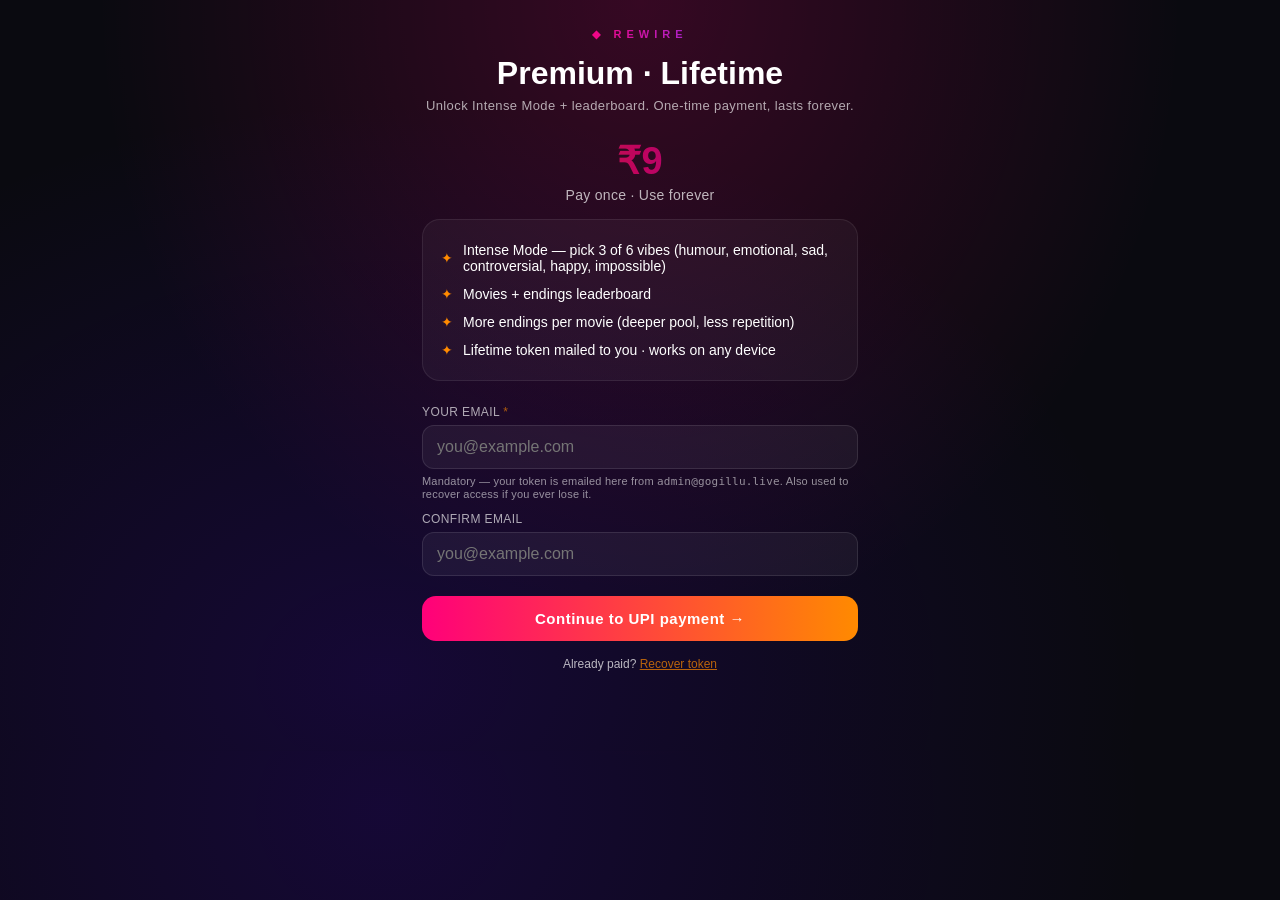
==== frontend-buy/index.html @ e12dc83b "fix(v1.4.1): drop method restriction on Razorpay checkout User reported "no payment methods shown" a" ====
<!DOCTYPE html>
<html lang="en">
<head>
<meta charset="utf-8">
<meta name="viewport" content="width=device-width,initial-scale=1,viewport-fit=cover">
<meta name="theme-color" content="#0a0a0f">
<title>Rewire Premium — ₹9 lifetime</title>
<!-- v1.4.0: Razorpay checkout for true tap-and-pay UPI -->
<script src="https://checkout.razorpay.com/v1/checkout.js"></script>
<style>
:root { color-scheme: dark; }
* { box-sizing: border-box; }
html, body {
  margin: 0; padding: 0; min-height: 100%;
  background:
    radial-gradient(ellipse at top, rgba(255,0,122,.18), transparent 60%),
    radial-gradient(ellipse at 30% 90%, rgba(74,0,224,.18), transparent 60%),
    #0a0a10;
  color: #fff;
  font-family: -apple-system, BlinkMacSystemFont, "Segoe UI", Roboto, sans-serif;
}
.wrap {
  max-width: 480px;
  margin: 0 auto;
  padding: 28px 22px 80px;
}
.brand {
  font-size: 11px; letter-spacing: 5px; text-transform: uppercase;
  background-image: linear-gradient(90deg, #ff8a00, #ff007a 35%, #8e2de2 70%, #4a00e0);
  -webkit-background-clip: text; background-clip: text;
  -webkit-text-fill-color: transparent;
  font-weight: 800;
  text-align: center;
  margin-bottom: 14px;
}
h1 {
  font-size: clamp(24px, 6vw, 32px);
  margin: 0 0 6px;
  font-weight: 800;
  text-align: center;
}
.tag {
  text-align: center;
  font-size: 13px;
  opacity: .65;
  letter-spacing: .4px;
  margin-bottom: 26px;
}
.perks {
  background: rgba(255,255,255,.04);
  border: 1px solid rgba(255,255,255,.08);
  border-radius: 18px;
  padding: 16px 18px;
  margin-bottom: 24px;
}
.perks li {
  list-style: none;
  padding: 6px 0;
  font-size: 14px;
  display: flex; align-items: center; gap: 10px;
}
.perks li::before {
  content: "✦";
  color: #ff8a00;
  font-size: 14px;
}
.perks ul { margin: 0; padding: 0; }
.price {
  text-align: center;
  font-size: 14px;
  letter-spacing: .3px;
  opacity: .7;
  margin-bottom: 16px;
}
.price b {
  font-size: 38px;
  display: block;
  background-image: linear-gradient(90deg, #ff8a00, #ff007a 50%, #8e2de2);
  -webkit-background-clip: text; background-clip: text;
  -webkit-text-fill-color: transparent;
  font-weight: 900;
  margin-bottom: 4px;
}
.field { margin-bottom: 12px; }
.field label {
  display: block; font-size: 12px; opacity: .65;
  letter-spacing: .4px; text-transform: uppercase;
  margin-bottom: 6px;
}
.field input {
  width: 100%;
  background: rgba(255,255,255,.05);
  border: 1px solid rgba(255,255,255,.1);
  border-radius: 12px;
  padding: 12px 14px;
  color: #fff;
  font: inherit;
  font-size: 16px;
}
.field input:focus { outline: none; border-color: rgba(255,138,0,.6); }
.note {
  font-size: 11px;
  opacity: .55;
  margin-top: 6px;
  letter-spacing: .2px;
}
.btn {
  width: 100%;
  background: linear-gradient(90deg, #ff007a, #ff8a00);
  color: #fff;
  border: 0;
  padding: 14px 18px;
  border-radius: 14px;
  font-weight: 800;
  font-size: 15px;
  letter-spacing: .5px;
  cursor: pointer;
  margin-top: 8px;
  transition: transform .15s ease, opacity .2s ease;
}
.btn:active { transform: scale(.98); }
.btn:disabled { opacity: .5; cursor: not-allowed; }
.btn.secondary {
  background: rgba(255,255,255,.06);
  border: 1px solid rgba(255,255,255,.12);
  color: #fff;
}
.step { display: none; }
.step.active { display: block; }
.qr {
  background: #fff;
  border-radius: 18px;
  padding: 12px;
  margin: 12px auto 12px;
  width: 220px;
  height: 220px;
  display: flex; align-items: center; justify-content: center;
  text-align: center;
}
.qr img {
  display: block;
  width: 100%;
  height: 100%;
  object-fit: contain;
  border-radius: 8px;
}
.upi-row {
  display: flex; align-items: center; gap: 10px;
  background: rgba(255,255,255,.06);
  padding: 12px 14px;
  border-radius: 12px;
  font-family: ui-monospace, SFMono-Regular, Menlo, monospace;
  font-size: 14px;
  margin: 12px 0;
}
.upi-row code { flex: 1; word-break: break-all; }
.upi-row .copy {
  background: rgba(255,255,255,.1);
  border: 0;
  color: #fff;
  padding: 6px 12px;
  border-radius: 8px;
  font-size: 12px;
  cursor: pointer;
}
.status-pill {
  display: inline-block;
  padding: 6px 14px;
  border-radius: 999px;
  background: rgba(255,138,0,.18);
  border: 1px solid rgba(255,138,0,.5);
  color: #ffb74d;
  font-weight: 700;
  font-size: 12px;
  letter-spacing: .4px;
  text-transform: uppercase;
}
.status-pill.ok { background: rgba(76,175,80,.18); border-color: rgba(76,175,80,.5); color: #81c784; }
.status-pill.bad { background: rgba(244,67,54,.18); border-color: rgba(244,67,54,.5); color: #ef9a9a; }
.token-box {
  background: #000;
  color: #ff8a00;
  padding: 12px 14px;
  border-radius: 12px;
  font-family: ui-monospace, monospace;
  font-size: 12px;
  word-break: break-all;
  margin: 14px 0;
  border: 1px solid rgba(255,138,0,.4);
}
.muted { opacity: .55; font-size: 12px; }
a { color: #ff8a00; }
.small-link {
  text-align: center;
  font-size: 12px;
  margin-top: 16px;
  opacity: .7;
}
</style>
</head>
<body>
<div class="wrap">
  <div class="brand">◆ Rewire</div>
  <h1>Premium · Lifetime</h1>
  <div class="tag">Unlock Intense Mode + leaderboard. One-time payment, lasts forever.</div>

  <div class="price">
    <b>₹9</b>
    Pay once · Use forever
  </div>

  <div class="perks">
    <ul>
      <li>Intense Mode — pick 3 of 6 vibes (humour, emotional, sad, controversial, happy, impossible)</li>
      <li>Movies + endings leaderboard</li>
      <li>More endings per movie (deeper pool, less repetition)</li>
      <li>Lifetime token mailed to you · works on any device</li>
    </ul>
  </div>

  <!-- Step 1: collect email -->
  <section id="step-email" class="step active">
    <div class="field">
      <label for="email">Your email <span style="color:#ff8a00">*</span></label>
      <input id="email" type="email" autocomplete="email" inputmode="email" placeholder="you@example.com" required>
      <div class="note">Mandatory — your token is emailed here from <code>admin@gogillu.live</code>. Also used to recover access if you ever lose it.</div>
    </div>
    <div class="field">
      <label for="email2">Confirm email</label>
      <input id="email2" type="email" autocomplete="email" inputmode="email" placeholder="you@example.com" required>
    </div>
    <button class="btn" id="goPay">Continue to UPI payment →</button>
    <div class="small-link">
      Already paid? <a href="#" id="recoverLink">Recover token</a>
    </div>
  </section>

  <!-- Step 2: UPI -->
  <section id="step-pay" class="step">
    <div style="text-align:center;margin-bottom:8px"><span class="status-pill">Step 2 of 2 · Pay & unlock</span></div>
    <p style="font-size:14px;line-height:1.45;margin:8px 0 14px;text-align:center">
      One-time <b>₹9</b> · lifetime access<br>
      <span style="font-size:12px;opacity:.55">Order: <span id="orderRef"></span></span>
    </p>

    <!-- v1.4.0: PRIMARY = Razorpay checkout (real tap-and-pay UPI; opens
         PhonePe / GPay / Paytm with merchant identity verified, no security
         warnings, no ₹2,000 cap). On success the token is auto-issued — no
         "I've paid" claim button needed. -->
    <button class="btn" id="rzpBtn" style="font-size:17px;padding:20px;background:linear-gradient(135deg,#3399ff,#0066ff);">
      ⚡ Pay ₹9 — instant unlock
    </button>
    <p class="muted" style="text-align:center;margin-top:6px;font-size:12px;opacity:.7">
      Secure UPI payment · token unlocked + emailed automatically
    </p>

    <!-- FALLBACK row, only shown when Razorpay isn't configured. The
         existing direct-deeplink + manual claim flow stays intact for
         self-host. -->
    <div id="fallbackPay" style="display:none;margin-top:24px;padding-top:18px;border-top:1px solid rgba(255,255,255,.08)">
      <p class="muted" style="text-align:center;margin-bottom:10px;font-size:11.5px;letter-spacing:.4px;text-transform:uppercase;opacity:.55">
        Or pay manually
      </p>
      <a class="btn" id="upiBtn" href="#" target="_blank" rel="noopener" style="font-size:15px;padding:16px;background:rgba(255,255,255,.06);">
        📱 Pay ₹9 with UPI app
      </a>
      <div class="qr" style="margin-top:14px">
        <img id="qrImg" src="" alt="UPI QR — ₹9 prefilled">
      </div>
      <button class="btn" id="claimBtn" style="margin-top:10px;background:linear-gradient(135deg,#22c55e,#16a34a);">
        ✨ I've paid — unlock now
      </button>
    </div>

    <p class="muted" style="margin-top:14px;font-size:11.5px;line-height:1.5;text-align:center;opacity:.55">
      Powered by Razorpay · disputes: <a href="mailto:admin@gogillu.live" style="color:inherit">admin@gogillu.live</a>
    </p>
  </section>

  <!-- Step 4: Pending -->
  <section id="step-pending" class="step">
    <div style="text-align:center;margin-bottom:8px"><span class="status-pill">Pending verification</span></div>
    <p>Thanks 🙏 We've received your transaction reference. Approval is usually <b>within a few hours</b>.</p>
    <p>Once approved, your <b>lifetime token</b> will:</p>
    <ul style="font-size:14px;line-height:1.5">
      <li>arrive in your email from <code>admin@gogillu.live</code></li>
      <li>auto-unlock Premium on this device when you click the email link</li>
    </ul>
    <p class="muted">Order ID: <code id="pendingOrder"></code></p>
    <p class="muted">Disputes? Reply to the admin email or write to <a href="mailto:admin@gogillu.live">admin@gogillu.live</a>.</p>
    <button class="btn secondary" id="pollBtn">Check status now</button>
  </section>

  <!-- Step 5: Done -->
  <section id="step-done" class="step">
    <div style="text-align:center;margin-bottom:8px"><span class="status-pill ok">Approved ✓</span></div>
    <p>You're in! 🎉 Your lifetime token is below — we've also emailed it to you.</p>
    <div class="token-box" id="tokenBox"></div>
    <button class="btn" id="goPremium">Open Rewire Premium →</button>
    <p class="muted">Keep this token safe. Anyone with it can use Premium. Lost it? Use recover-by-email later.</p>
  </section>

  <!-- Recover -->
  <section id="step-recover" class="step">
    <div style="text-align:center;margin-bottom:8px"><span class="status-pill">Recover token</span></div>
    <div class="field">
      <label for="recEmail">Email used at purchase</label>
      <input id="recEmail" type="email" inputmode="email" placeholder="you@example.com">
    </div>
    <div class="field">
      <label for="recOrder">Order ID</label>
      <input id="recOrder" type="text" placeholder="from your original confirmation email">
    </div>
    <button class="btn" id="recSubmit">Email me a fresh token</button>
    <p class="muted">We'll send a new lifetime token to that email and revoke the old one.</p>
    <div class="small-link"><a href="#" id="backFromRecover">← back</a></div>
  </section>
</div>
<script src="/buy/app.js?v=1.4.1"></script>
</body>
</html>
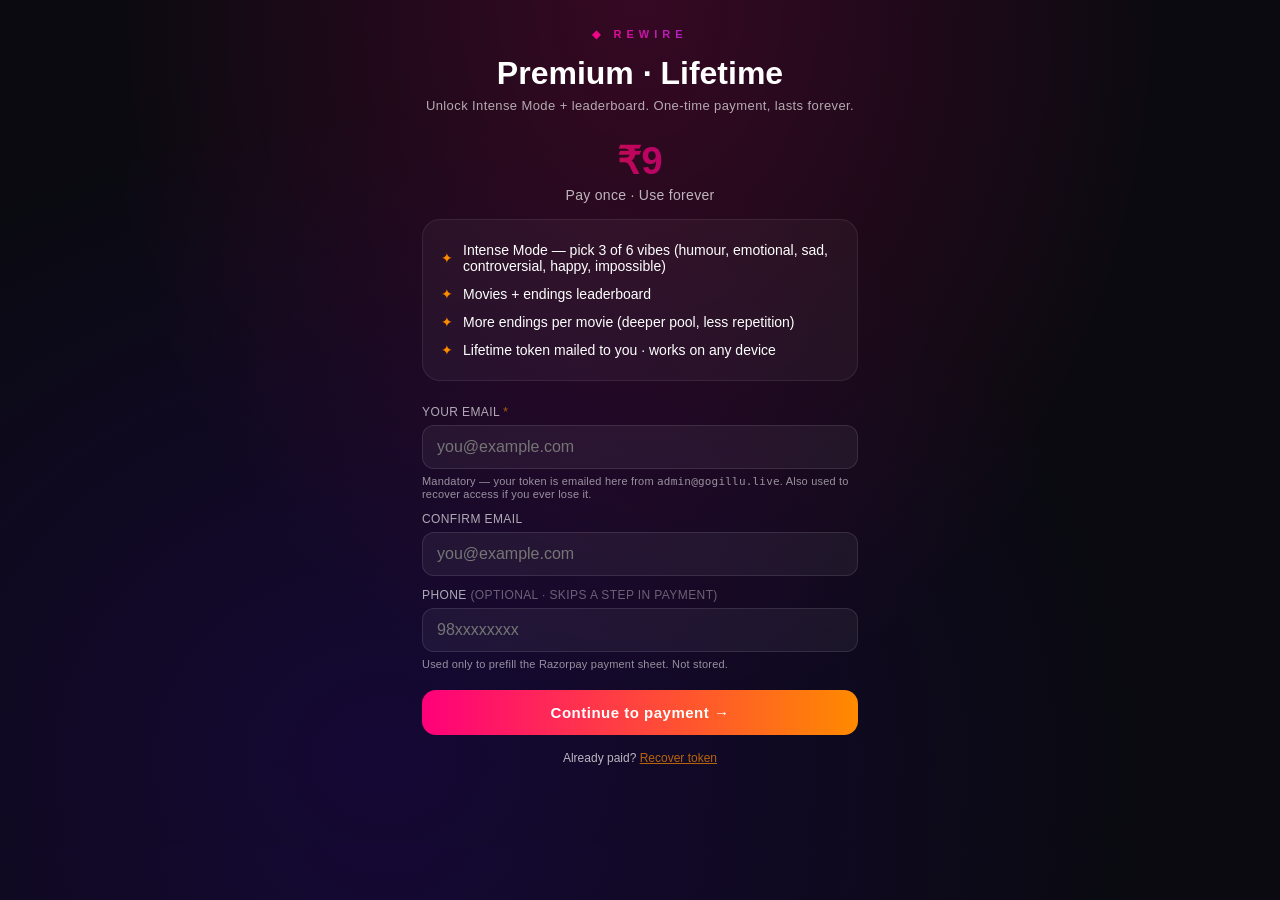
==== commit 5da05eac: "fix(v1.4.2): test-mode guidance + phone prefill + clearer copy User feedback: opened the buy page, t" ====
--- a/frontend-buy/index.html
+++ b/frontend-buy/index.html
@@ -229,7 +229,12 @@
       <label for="email2">Confirm email</label>
       <input id="email2" type="email" autocomplete="email" inputmode="email" placeholder="you@example.com" required>
     </div>
-    <button class="btn" id="goPay">Continue to UPI payment →</button>
+    <div class="field">
+      <label for="phone">Phone <span style="opacity:.55;font-weight:400">(optional · skips a step in payment)</span></label>
+      <input id="phone" type="tel" autocomplete="tel" inputmode="numeric" maxlength="10" placeholder="98xxxxxxxx">
+      <div class="note" style="opacity:.55">Used only to prefill the Razorpay payment sheet. Not stored.</div>
+    </div>
+    <button class="btn" id="goPay">Continue to payment →</button>
     <div class="small-link">
       Already paid? <a href="#" id="recoverLink">Recover token</a>
     </div>
@@ -242,6 +247,26 @@
       One-time <b>₹9</b> · lifetime access<br>
       <span style="font-size:12px;opacity:.55">Order: <span id="orderRef"></span></span>
     </p>
+
+    <!-- v1.4.2: Razorpay account is in test mode + under review, so UPI
+         tile is gated. Make the working path (test card) obvious so users
+         can validate the flow now instead of staring at "Enter mobile". -->
+    <div id="testModeHint" style="display:none;margin:6px 0 14px;padding:14px 16px;border-radius:14px;background:rgba(255,138,0,.10);border:1px solid rgba(255,138,0,.35);font-size:13px;line-height:1.5">
+      <div style="font-weight:700;margin-bottom:6px;color:#ffb066">🧪 Test mode — no real money</div>
+      <div style="opacity:.85;margin-bottom:8px">After tapping <b>⚡ Pay ₹9</b> below, you'll see Razorpay's payment sheet:</div>
+      <ol style="margin:0;padding-left:20px;line-height:1.7">
+        <li>It asks for phone first → tap <b>Continue</b> (auto-filled)</li>
+        <li>Pick <b>Cards</b> tile (UPI is locked while account is in review)</li>
+        <li>Use these test details:
+          <div style="margin-top:6px;padding:10px 12px;border-radius:10px;background:rgba(0,0,0,.30);font-family:'SF Mono','Cascadia Mono',monospace;font-size:12.5px;line-height:1.7">
+            Card: <b>4111 1111 1111 1111</b><br>
+            Expiry: <b>12/30</b> · CVV: <b>123</b><br>
+            OTP: <b>1234</b>
+          </div>
+        </li>
+        <li>Token unlocks automatically + emailed to you</li>
+      </ol>
+    </div>
 
     <!-- v1.4.0: PRIMARY = Razorpay checkout (real tap-and-pay UPI; opens
          PhonePe / GPay / Paytm with merchant identity verified, no security
@@ -316,7 +341,7 @@
     <div class="small-link"><a href="#" id="backFromRecover">← back</a></div>
   </section>
 </div>
-<script src="/buy/app.js?v=1.4.1"></script>
+<script src="/buy/app.js?v=1.4.2"></script>
 </body>
 </html>
 
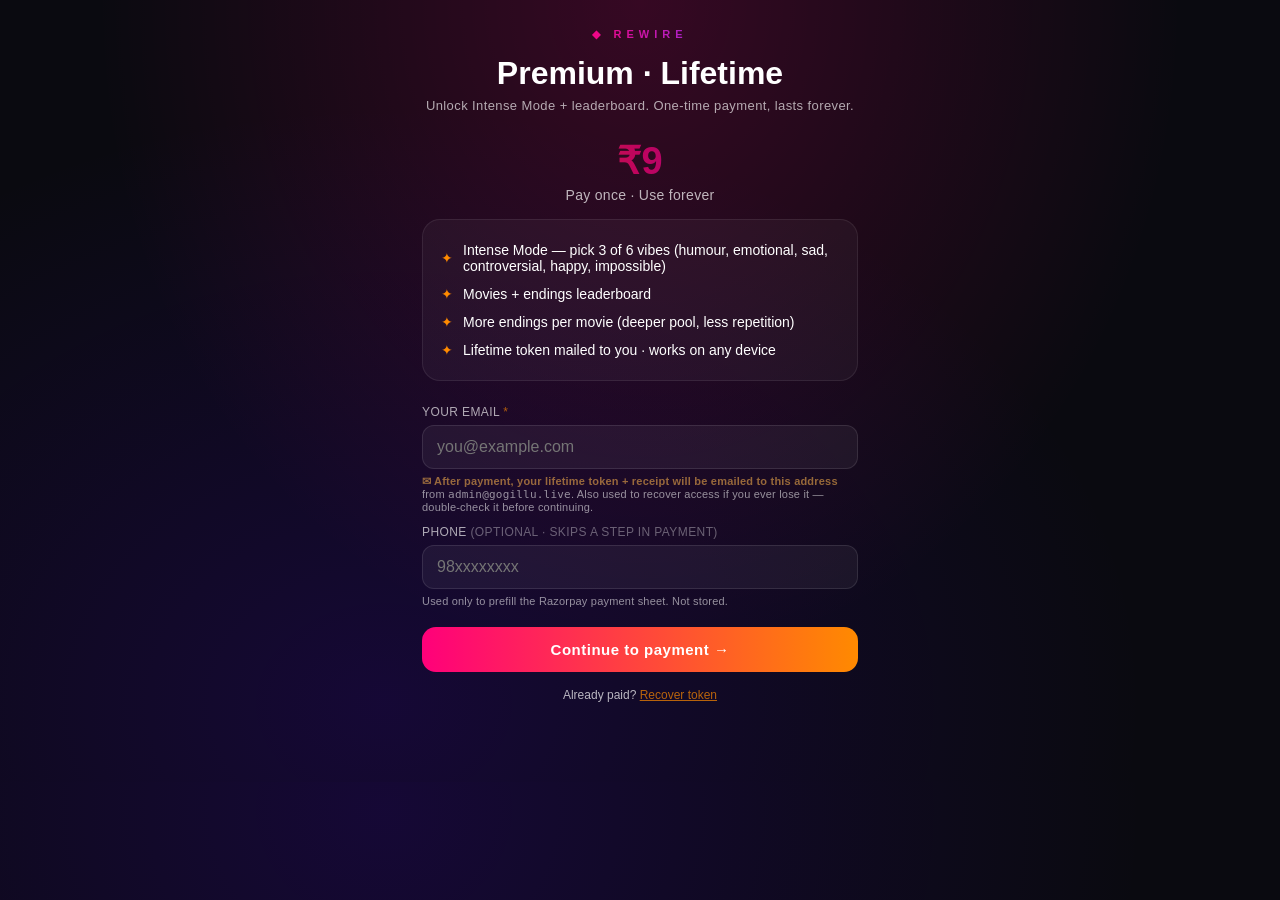
==== commit ef91987b: "fix(buy): drop email-confirm field; show post-payment delivery note The /buy email step asked the us" ====
--- a/frontend-buy/index.html
+++ b/frontend-buy/index.html
@@ -223,11 +223,10 @@
     <div class="field">
       <label for="email">Your email <span style="color:#ff8a00">*</span></label>
       <input id="email" type="email" autocomplete="email" inputmode="email" placeholder="you@example.com" required>
-      <div class="note">Mandatory — your token is emailed here from <code>admin@gogillu.live</code>. Also used to recover access if you ever lose it.</div>
-    </div>
-    <div class="field">
-      <label for="email2">Confirm email</label>
-      <input id="email2" type="email" autocomplete="email" inputmode="email" placeholder="you@example.com" required>
+      <div class="note">
+        <strong style="color:#ffb74d">✉ After payment, your lifetime token + receipt will be emailed to this address</strong>
+        from <code>admin@gogillu.live</code>. Also used to recover access if you ever lose it — double-check it before continuing.
+      </div>
     </div>
     <div class="field">
       <label for="phone">Phone <span style="opacity:.55;font-weight:400">(optional · skips a step in payment)</span></label>
@@ -248,34 +247,51 @@
       <span style="font-size:12px;opacity:.55">Order: <span id="orderRef"></span></span>
     </p>
 
-    <!-- v1.4.2: Razorpay account is in test mode + under review, so UPI
-         tile is gated. Make the working path (test card) obvious so users
-         can validate the flow now instead of staring at "Enter mobile". -->
-    <div id="testModeHint" style="display:none;margin:6px 0 14px;padding:14px 16px;border-radius:14px;background:rgba(255,138,0,.10);border:1px solid rgba(255,138,0,.35);font-size:13px;line-height:1.5">
-      <div style="font-weight:700;margin-bottom:6px;color:#ffb066">🧪 Test mode — no real money</div>
-      <div style="opacity:.85;margin-bottom:8px">After tapping <b>⚡ Pay ₹9</b> below, you'll see Razorpay's payment sheet:</div>
-      <ol style="margin:0;padding-left:20px;line-height:1.7">
-        <li>It asks for phone first → tap <b>Continue</b> (auto-filled)</li>
-        <li>Pick <b>Cards</b> tile (UPI is locked while account is in review)</li>
-        <li>Use these test details:
-          <div style="margin-top:6px;padding:10px 12px;border-radius:10px;background:rgba(0,0,0,.30);font-family:'SF Mono','Cascadia Mono',monospace;font-size:12.5px;line-height:1.7">
-            Card: <b>4111 1111 1111 1111</b><br>
-            Expiry: <b>12/30</b> · CVV: <b>123</b><br>
-            OTP: <b>1234</b>
-          </div>
-        </li>
-        <li>Token unlocks automatically + emailed to you</li>
-      </ol>
-    </div>
-
-    <!-- v1.4.0: PRIMARY = Razorpay checkout (real tap-and-pay UPI; opens
-         PhonePe / GPay / Paytm with merchant identity verified, no security
-         warnings, no ₹2,000 cap). On success the token is auto-issued — no
-         "I've paid" claim button needed. -->
+<!-- v1.7.0: Dodo Payments checkout. PRIMARY in production. Replaces
+     Razorpay (whose merchant activation was denied). On click we POST to
+     /api/buy/dodo-checkout, get a checkout_url, and redirect. After
+     payment Dodo brings the user back to /buy?dodo_order=<localid> and
+     app.js resumes by polling /api/buy/status. -->
+    <button class="btn" id="dodoBtn" style="display:none;font-size:17px;padding:20px;background:linear-gradient(135deg,#3399ff,#0066ff);">
+      ⚡ Pay ₹9 — instant unlock
+    </button>
+    <p class="muted" id="dodoBtnNote" style="display:none;text-align:center;margin-top:6px;font-size:12px;opacity:.7">
+      Secure UPI / card / netbanking · token unlocked + emailed automatically
+    </p>
+
+    <!-- v1.4.4: Test-mode hint. Razorpay account is in review → UPI gated,
+         and even card tile is intermittently rejected ("No appropriate
+         payment method found"). Tell the user up-front to use the green
+         Simulate button below. -->
+    <div id="testModeHint" style="display:none;margin:6px 0 14px;padding:14px 16px;border-radius:14px;background:rgba(16,185,129,.10);border:1px solid rgba(16,185,129,.40);font-size:13.5px;line-height:1.55">
+      <div style="font-weight:700;margin-bottom:6px;color:#34d399">🧪 Test mode — no real money</div>
+      <div style="opacity:.88">
+        Razorpay's UPI is locked while the merchant account is under review,
+        and their card sheet is currently throwing
+        <i>“No appropriate payment method found.”</i>
+        Use the <b>green button below</b> to mint a real lifetime token via
+        the test path — same backend, same email, same unlock flow.
+      </div>
+    </div>
+
+    <!-- v1.4.4: Test-mode simulate button is the PRIMARY CTA when running on
+         a test key. JS in app.js promotes/demotes once /api/version returns
+         the key prefix. Live keys keep the blue button as primary. -->
+    <button class="btn" id="rzpSimulateBtn" style="display:none;font-size:17px;padding:20px;background:linear-gradient(135deg,#10b981,#059669);">
+      🧪 Simulate test payment — instant unlock
+    </button>
+    <p class="muted" id="rzpSimulateNote" style="display:none;text-align:center;margin-top:6px;font-size:12px;opacity:.7">
+      Test-mode shortcut · mints a real lifetime token in your local DB. Email enqueued. No real payment.
+    </p>
+
+    <!-- v1.4.0: Razorpay checkout. PRIMARY on live keys. In test mode JS
+         demotes this to a small fallback link below the green simulate
+         button, since the merchant account is under review and the sheet
+         currently rejects all methods. -->
     <button class="btn" id="rzpBtn" style="font-size:17px;padding:20px;background:linear-gradient(135deg,#3399ff,#0066ff);">
       ⚡ Pay ₹9 — instant unlock
     </button>
-    <p class="muted" style="text-align:center;margin-top:6px;font-size:12px;opacity:.7">
+    <p class="muted" id="rzpBtnNote" style="text-align:center;margin-top:6px;font-size:12px;opacity:.7">
       Secure UPI payment · token unlocked + emailed automatically
     </p>
 
@@ -341,7 +357,7 @@
     <div class="small-link"><a href="#" id="backFromRecover">← back</a></div>
   </section>
 </div>
-<script src="/buy/app.js?v=1.4.2"></script>
+<script src="/buy/app.js?v=1.7.1"></script>
 </body>
 </html>
 
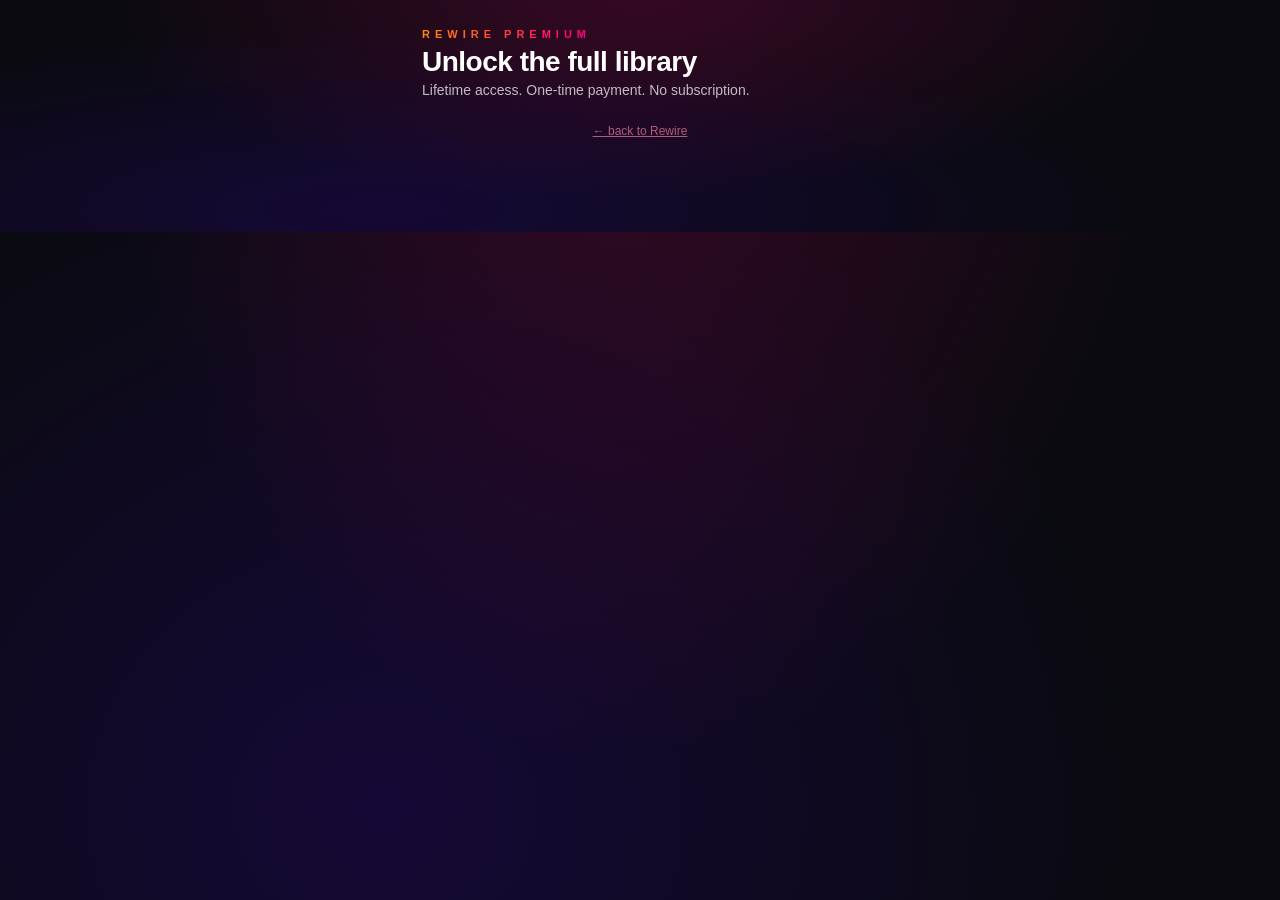
==== commit 6da10592: "fix(v1.8.1): production payment hardening — kill honor-claim, scrub VPA Critical security + correctn" ====
--- a/frontend-buy/index.html
+++ b/frontend-buy/index.html
@@ -5,8 +5,26 @@
 <meta name="viewport" content="width=device-width,initial-scale=1,viewport-fit=cover">
 <meta name="theme-color" content="#0a0a0f">
 <title>Rewire Premium — ₹9 lifetime</title>
-<!-- v1.4.0: Razorpay checkout for true tap-and-pay UPI -->
-<script src="https://checkout.razorpay.com/v1/checkout.js"></script>
+<!--
+  v1.8.1 — Production payment flow.
+
+  Payment processor:  Dodo Payments hosted checkout (UPI / cards via Dodo).
+  Verification:       Standard-Webhooks-signed payment.succeeded event
+                      from Dodo flips order.status to 'approved' on the
+                      backend. The frontend never trusts client state.
+  Redirect:           As soon as the webhook lands, /api/buy/status
+                      returns 'approved'. The browser polls it on the
+                      return-from-Dodo screen and auto-redirects to
+                      /premium?t=<token>. Zero manual buttons.
+
+  Removed in v1.8.1:
+    * Manual "I've paid" honor button (server returns HTTP 410)
+    * Hardcoded merchant VPA in served HTML
+    * Direct UPI QR / upi:// deep-link buttons
+    * Stale Razorpay / Dodo legacy scripts
+
+  See backend/buy_dodo.go for the server-side contract.
+-->
 <style>
 :root { color-scheme: dark; }
 * { box-sizing: border-box; }
@@ -30,336 +48,253 @@
   -webkit-background-clip: text; background-clip: text;
   -webkit-text-fill-color: transparent;
   font-weight: 800;
-  text-align: center;
-  margin-bottom: 14px;
+  margin-bottom: 6px;
 }
 h1 {
-  font-size: clamp(24px, 6vw, 32px);
-  margin: 0 0 6px;
+  margin: 0 0 4px;
+  font-size: 28px;
+  line-height: 1.15;
   font-weight: 800;
-  text-align: center;
-}
-.tag {
-  text-align: center;
-  font-size: 13px;
-  opacity: .65;
-  letter-spacing: .4px;
-  margin-bottom: 26px;
-}
-.perks {
+  letter-spacing: -0.5px;
+}
+.sub {
+  opacity: .72; font-size: 14px; margin: 0 0 22px;
+}
+.card {
   background: rgba(255,255,255,.04);
   border: 1px solid rgba(255,255,255,.08);
   border-radius: 18px;
-  padding: 16px 18px;
-  margin-bottom: 24px;
-}
-.perks li {
-  list-style: none;
+  padding: 20px;
+  margin-bottom: 16px;
+}
+.card h2 {
+  margin: 0 0 14px;
+  font-size: 15px;
+  font-weight: 700;
+  letter-spacing: .3px;
+  text-transform: uppercase;
+  opacity: .85;
+}
+.price-row {
+  display: flex; align-items: baseline; justify-content: space-between;
+  padding: 8px 0;
+}
+.price-row .lbl { opacity: .7; font-size: 14px; }
+.price-row .val { font-size: 15px; font-weight: 600; }
+.price-row.total .lbl { opacity: 1; font-weight: 600; font-size: 15px; }
+.price-row.total .val {
+  font-size: 22px; font-weight: 800;
+  background-image: linear-gradient(90deg, #ff8a00, #ff007a);
+  -webkit-background-clip: text; background-clip: text;
+  -webkit-text-fill-color: transparent;
+}
+.divider {
+  height: 1px;
+  background: rgba(255,255,255,.08);
+  margin: 6px 0;
+}
+.feat {
+  display: flex; align-items: flex-start; gap: 10px;
   padding: 6px 0;
   font-size: 14px;
-  display: flex; align-items: center; gap: 10px;
-}
-.perks li::before {
-  content: "✦";
-  color: #ff8a00;
-  font-size: 14px;
-}
-.perks ul { margin: 0; padding: 0; }
-.price {
-  text-align: center;
-  font-size: 14px;
-  letter-spacing: .3px;
-  opacity: .7;
-  margin-bottom: 16px;
-}
-.price b {
-  font-size: 38px;
+}
+.feat .check {
+  flex-shrink: 0;
+  width: 18px; height: 18px;
+  background: linear-gradient(135deg, #ff007a, #ff8a00);
+  border-radius: 50%;
+  display: flex; align-items: center; justify-content: center;
+  font-size: 11px; font-weight: 800;
+  margin-top: 1px;
+}
+label {
   display: block;
-  background-image: linear-gradient(90deg, #ff8a00, #ff007a 50%, #8e2de2);
-  -webkit-background-clip: text; background-clip: text;
-  -webkit-text-fill-color: transparent;
-  font-weight: 900;
-  margin-bottom: 4px;
-}
-.field { margin-bottom: 12px; }
-.field label {
-  display: block; font-size: 12px; opacity: .65;
-  letter-spacing: .4px; text-transform: uppercase;
-  margin-bottom: 6px;
-}
-.field input {
+  font-size: 12px; letter-spacing: 1.5px; text-transform: uppercase;
+  opacity: .7; margin-bottom: 6px;
+}
+input[type="email"] {
   width: 100%;
-  background: rgba(255,255,255,.05);
-  border: 1px solid rgba(255,255,255,.1);
+  background: rgba(0,0,0,.35);
+  border: 1px solid rgba(255,255,255,.12);
   border-radius: 12px;
-  padding: 12px 14px;
   color: #fff;
-  font: inherit;
   font-size: 16px;
-}
-.field input:focus { outline: none; border-color: rgba(255,138,0,.6); }
-.note {
-  font-size: 11px;
-  opacity: .55;
-  margin-top: 6px;
-  letter-spacing: .2px;
-}
-.btn {
-  width: 100%;
-  background: linear-gradient(90deg, #ff007a, #ff8a00);
-  color: #fff;
-  border: 0;
-  padding: 14px 18px;
-  border-radius: 14px;
-  font-weight: 800;
-  font-size: 15px;
-  letter-spacing: .5px;
-  cursor: pointer;
-  margin-top: 8px;
-  transition: transform .15s ease, opacity .2s ease;
-}
-.btn:active { transform: scale(.98); }
-.btn:disabled { opacity: .5; cursor: not-allowed; }
-.btn.secondary {
-  background: rgba(255,255,255,.06);
-  border: 1px solid rgba(255,255,255,.12);
-  color: #fff;
-}
-.step { display: none; }
-.step.active { display: block; }
-.qr {
-  background: #fff;
-  border-radius: 18px;
-  padding: 12px;
-  margin: 12px auto 12px;
-  width: 220px;
-  height: 220px;
-  display: flex; align-items: center; justify-content: center;
-  text-align: center;
-}
-.qr img {
+  padding: 14px 16px;
+  outline: none;
+  transition: border-color .15s;
+}
+input[type="email"]:focus {
+  border-color: rgba(255,0,122,.6);
+}
+.btn-primary {
   display: block;
   width: 100%;
-  height: 100%;
-  object-fit: contain;
-  border-radius: 8px;
-}
-.upi-row {
-  display: flex; align-items: center; gap: 10px;
-  background: rgba(255,255,255,.06);
+  border: 0;
+  border-radius: 14px;
+  padding: 16px 18px;
+  font-size: 16px;
+  font-weight: 700;
+  letter-spacing: .3px;
+  color: #fff;
+  background: linear-gradient(90deg, #ff007a, #ff8a00);
+  cursor: pointer;
+  margin-top: 16px;
+  transition: transform .08s, opacity .12s;
+}
+.btn-primary:hover { transform: translateY(-1px); }
+.btn-primary:active { transform: translateY(0); }
+.btn-primary:disabled {
+  opacity: .55; cursor: not-allowed; transform: none;
+}
+.btn-ghost {
+  display: inline-block;
+  background: transparent;
+  border: 1px solid rgba(255,255,255,.18);
+  color: rgba(255,255,255,.85);
+  padding: 10px 18px;
+  border-radius: 10px;
+  font-size: 13px;
+  cursor: pointer;
+  text-decoration: none;
+}
+.muted { opacity: .65; font-size: 12px; line-height: 1.5; }
+.spinner {
+  width: 48px; height: 48px;
+  border: 3px solid rgba(255,255,255,.12);
+  border-top-color: #ff007a;
+  border-radius: 50%;
+  margin: 24px auto 18px;
+  animation: spin 0.85s linear infinite;
+}
+@keyframes spin { to { transform: rotate(360deg); } }
+.success-icon {
+  width: 56px; height: 56px;
+  margin: 8px auto 18px;
+  background: linear-gradient(135deg, #00d97e, #00a96e);
+  border-radius: 50%;
+  display: flex; align-items: center; justify-content: center;
+  font-size: 28px;
+}
+.center { text-align: center; }
+.err {
+  background: rgba(255,80,80,.12);
+  border: 1px solid rgba(255,80,80,.4);
+  border-radius: 10px;
   padding: 12px 14px;
-  border-radius: 12px;
-  font-family: ui-monospace, SFMono-Regular, Menlo, monospace;
-  font-size: 14px;
-  margin: 12px 0;
-}
-.upi-row code { flex: 1; word-break: break-all; }
-.upi-row .copy {
-  background: rgba(255,255,255,.1);
-  border: 0;
-  color: #fff;
-  padding: 6px 12px;
-  border-radius: 8px;
-  font-size: 12px;
-  cursor: pointer;
-}
-.status-pill {
-  display: inline-block;
-  padding: 6px 14px;
-  border-radius: 999px;
-  background: rgba(255,138,0,.18);
-  border: 1px solid rgba(255,138,0,.5);
-  color: #ffb74d;
-  font-weight: 700;
-  font-size: 12px;
-  letter-spacing: .4px;
-  text-transform: uppercase;
-}
-.status-pill.ok { background: rgba(76,175,80,.18); border-color: rgba(76,175,80,.5); color: #81c784; }
-.status-pill.bad { background: rgba(244,67,54,.18); border-color: rgba(244,67,54,.5); color: #ef9a9a; }
-.token-box {
-  background: #000;
-  color: #ff8a00;
-  padding: 12px 14px;
-  border-radius: 12px;
-  font-family: ui-monospace, monospace;
-  font-size: 12px;
-  word-break: break-all;
-  margin: 14px 0;
-  border: 1px solid rgba(255,138,0,.4);
-}
-.muted { opacity: .55; font-size: 12px; }
-a { color: #ff8a00; }
-.small-link {
-  text-align: center;
-  font-size: 12px;
-  margin-top: 16px;
-  opacity: .7;
-}
+  font-size: 13px;
+  color: #ffb4b4;
+  margin-top: 12px;
+}
+.trust {
+  display: flex; gap: 8px; align-items: center;
+  margin-top: 14px; font-size: 11px; opacity: .55;
+  justify-content: center;
+}
+.dot { width: 6px; height: 6px; border-radius: 50%; background: #00d97e; }
+.hidden { display: none !important; }
+a { color: #ff8aa8; }
 </style>
 </head>
 <body>
 <div class="wrap">
-  <div class="brand">◆ Rewire</div>
-  <h1>Premium · Lifetime</h1>
-  <div class="tag">Unlock Intense Mode + leaderboard. One-time payment, lasts forever.</div>
-
-  <div class="price">
-    <b>₹9</b>
-    Pay once · Use forever
+  <div class="brand">Rewire Premium</div>
+  <h1>Unlock the full library</h1>
+  <p class="sub">Lifetime access. One-time payment. No subscription.</p>
+
+  <!-- ============= STAGE: payment selection (default) ============= -->
+  <div id="stage-select" class="hidden">
+    <div class="card">
+      <h2>What you get</h2>
+      <div class="feat"><span class="check">✓</span><span>Unlimited mood-tuned audio without ads</span></div>
+      <div class="feat"><span class="check">✓</span><span>The complete poster &amp; lyrics archive</span></div>
+      <div class="feat"><span class="check">✓</span><span>Offline / background playback</span></div>
+      <div class="feat"><span class="check">✓</span><span>Pay once, yours forever — no renewals, no upsells</span></div>
+    </div>
+
+    <div class="card">
+      <h2>Order summary</h2>
+      <div class="price-row">
+        <span class="lbl">Rewire Premium (lifetime)</span>
+        <span class="val">₹9.00</span>
+      </div>
+      <div class="divider"></div>
+      <div class="price-row total">
+        <span class="lbl">Total today</span>
+        <span class="val">₹9.00</span>
+      </div>
+    </div>
+
+    <div class="card">
+      <label for="email-input">Where should we email your access token?</label>
+      <input id="email-input" type="email" autocomplete="email" inputmode="email" placeholder="you@example.com" required>
+
+      <button id="pay-btn" class="btn-primary" type="button">Pay ₹9 →</button>
+
+      <p class="muted" style="margin-top:14px">
+        You'll be taken to <strong>Dodo Payments</strong>' secure checkout.
+        Pay via <strong>UPI</strong> (GPay / PhonePe / Paytm / Airtel) or
+        card. We auto-detect your payment and unlock Premium —
+        no codes to copy, no manual confirmation steps.
+      </p>
+      <div class="trust">
+        <span class="dot"></span>
+        <span>Payments processed by Dodo Payments · PCI-DSS Level 1</span>
+      </div>
+
+      <div id="select-err" class="err hidden"></div>
+    </div>
   </div>
 
-  <div class="perks">
-    <ul>
-      <li>Intense Mode — pick 3 of 6 vibes (humour, emotional, sad, controversial, happy, impossible)</li>
-      <li>Movies + endings leaderboard</li>
-      <li>More endings per movie (deeper pool, less repetition)</li>
-      <li>Lifetime token mailed to you · works on any device</li>
-    </ul>
+  <!-- ============= STAGE: verifying (after return from Dodo) ============= -->
+  <div id="stage-verify" class="hidden">
+    <div class="card center">
+      <div class="spinner"></div>
+      <h2 style="text-transform:none;letter-spacing:0;font-size:20px;margin-top:0">Confirming your payment…</h2>
+      <p class="muted" id="verify-msg" style="margin-top:6px">
+        Dodo is sending us the receipt. This usually takes 2–10 seconds.
+      </p>
+      <p class="muted" id="verify-hint" style="margin-top:18px">
+        Please don't close this tab — you'll be redirected automatically.
+      </p>
+      <div id="verify-err" class="err hidden"></div>
+    </div>
   </div>
 
-  <!-- Step 1: collect email -->
-  <section id="step-email" class="step active">
-    <div class="field">
-      <label for="email">Your email <span style="color:#ff8a00">*</span></label>
-      <input id="email" type="email" autocomplete="email" inputmode="email" placeholder="you@example.com" required>
-      <div class="note">
-        <strong style="color:#ffb74d">✉ After payment, your lifetime token + receipt will be emailed to this address</strong>
-        from <code>admin@gogillu.live</code>. Also used to recover access if you ever lose it — double-check it before continuing.
-      </div>
-    </div>
-    <div class="field">
-      <label for="phone">Phone <span style="opacity:.55;font-weight:400">(optional · skips a step in payment)</span></label>
-      <input id="phone" type="tel" autocomplete="tel" inputmode="numeric" maxlength="10" placeholder="98xxxxxxxx">
-      <div class="note" style="opacity:.55">Used only to prefill the Razorpay payment sheet. Not stored.</div>
-    </div>
-    <button class="btn" id="goPay">Continue to payment →</button>
-    <div class="small-link">
-      Already paid? <a href="#" id="recoverLink">Recover token</a>
-    </div>
-  </section>
-
-  <!-- Step 2: UPI -->
-  <section id="step-pay" class="step">
-    <div style="text-align:center;margin-bottom:8px"><span class="status-pill">Step 2 of 2 · Pay & unlock</span></div>
-    <p style="font-size:14px;line-height:1.45;margin:8px 0 14px;text-align:center">
-      One-time <b>₹9</b> · lifetime access<br>
-      <span style="font-size:12px;opacity:.55">Order: <span id="orderRef"></span></span>
-    </p>
-
-<!-- v1.7.0: Dodo Payments checkout. PRIMARY in production. Replaces
-     Razorpay (whose merchant activation was denied). On click we POST to
-     /api/buy/dodo-checkout, get a checkout_url, and redirect. After
-     payment Dodo brings the user back to /buy?dodo_order=<localid> and
-     app.js resumes by polling /api/buy/status. -->
-    <button class="btn" id="dodoBtn" style="display:none;font-size:17px;padding:20px;background:linear-gradient(135deg,#3399ff,#0066ff);">
-      ⚡ Pay ₹9 — instant unlock
-    </button>
-    <p class="muted" id="dodoBtnNote" style="display:none;text-align:center;margin-top:6px;font-size:12px;opacity:.7">
-      Secure UPI / card / netbanking · token unlocked + emailed automatically
-    </p>
-
-    <!-- v1.4.4: Test-mode hint. Razorpay account is in review → UPI gated,
-         and even card tile is intermittently rejected ("No appropriate
-         payment method found"). Tell the user up-front to use the green
-         Simulate button below. -->
-    <div id="testModeHint" style="display:none;margin:6px 0 14px;padding:14px 16px;border-radius:14px;background:rgba(16,185,129,.10);border:1px solid rgba(16,185,129,.40);font-size:13.5px;line-height:1.55">
-      <div style="font-weight:700;margin-bottom:6px;color:#34d399">🧪 Test mode — no real money</div>
-      <div style="opacity:.88">
-        Razorpay's UPI is locked while the merchant account is under review,
-        and their card sheet is currently throwing
-        <i>“No appropriate payment method found.”</i>
-        Use the <b>green button below</b> to mint a real lifetime token via
-        the test path — same backend, same email, same unlock flow.
-      </div>
-    </div>
-
-    <!-- v1.4.4: Test-mode simulate button is the PRIMARY CTA when running on
-         a test key. JS in app.js promotes/demotes once /api/version returns
-         the key prefix. Live keys keep the blue button as primary. -->
-    <button class="btn" id="rzpSimulateBtn" style="display:none;font-size:17px;padding:20px;background:linear-gradient(135deg,#10b981,#059669);">
-      🧪 Simulate test payment — instant unlock
-    </button>
-    <p class="muted" id="rzpSimulateNote" style="display:none;text-align:center;margin-top:6px;font-size:12px;opacity:.7">
-      Test-mode shortcut · mints a real lifetime token in your local DB. Email enqueued. No real payment.
-    </p>
-
-    <!-- v1.4.0: Razorpay checkout. PRIMARY on live keys. In test mode JS
-         demotes this to a small fallback link below the green simulate
-         button, since the merchant account is under review and the sheet
-         currently rejects all methods. -->
-    <button class="btn" id="rzpBtn" style="font-size:17px;padding:20px;background:linear-gradient(135deg,#3399ff,#0066ff);">
-      ⚡ Pay ₹9 — instant unlock
-    </button>
-    <p class="muted" id="rzpBtnNote" style="text-align:center;margin-top:6px;font-size:12px;opacity:.7">
-      Secure UPI payment · token unlocked + emailed automatically
-    </p>
-
-    <!-- FALLBACK row, only shown when Razorpay isn't configured. The
-         existing direct-deeplink + manual claim flow stays intact for
-         self-host. -->
-    <div id="fallbackPay" style="display:none;margin-top:24px;padding-top:18px;border-top:1px solid rgba(255,255,255,.08)">
-      <p class="muted" style="text-align:center;margin-bottom:10px;font-size:11.5px;letter-spacing:.4px;text-transform:uppercase;opacity:.55">
-        Or pay manually
-      </p>
-      <a class="btn" id="upiBtn" href="#" target="_blank" rel="noopener" style="font-size:15px;padding:16px;background:rgba(255,255,255,.06);">
-        📱 Pay ₹9 with UPI app
-      </a>
-      <div class="qr" style="margin-top:14px">
-        <img id="qrImg" src="" alt="UPI QR — ₹9 prefilled">
-      </div>
-      <button class="btn" id="claimBtn" style="margin-top:10px;background:linear-gradient(135deg,#22c55e,#16a34a);">
-        ✨ I've paid — unlock now
-      </button>
-    </div>
-
-    <p class="muted" style="margin-top:14px;font-size:11.5px;line-height:1.5;text-align:center;opacity:.55">
-      Powered by Razorpay · disputes: <a href="mailto:admin@gogillu.live" style="color:inherit">admin@gogillu.live</a>
-    </p>
-  </section>
-
-  <!-- Step 4: Pending -->
-  <section id="step-pending" class="step">
-    <div style="text-align:center;margin-bottom:8px"><span class="status-pill">Pending verification</span></div>
-    <p>Thanks 🙏 We've received your transaction reference. Approval is usually <b>within a few hours</b>.</p>
-    <p>Once approved, your <b>lifetime token</b> will:</p>
-    <ul style="font-size:14px;line-height:1.5">
-      <li>arrive in your email from <code>admin@gogillu.live</code></li>
-      <li>auto-unlock Premium on this device when you click the email link</li>
-    </ul>
-    <p class="muted">Order ID: <code id="pendingOrder"></code></p>
-    <p class="muted">Disputes? Reply to the admin email or write to <a href="mailto:admin@gogillu.live">admin@gogillu.live</a>.</p>
-    <button class="btn secondary" id="pollBtn">Check status now</button>
-  </section>
-
-  <!-- Step 5: Done -->
-  <section id="step-done" class="step">
-    <div style="text-align:center;margin-bottom:8px"><span class="status-pill ok">Approved ✓</span></div>
-    <p>You're in! 🎉 Your lifetime token is below — we've also emailed it to you.</p>
-    <div class="token-box" id="tokenBox"></div>
-    <button class="btn" id="goPremium">Open Rewire Premium →</button>
-    <p class="muted">Keep this token safe. Anyone with it can use Premium. Lost it? Use recover-by-email later.</p>
-  </section>
-
-  <!-- Recover -->
-  <section id="step-recover" class="step">
-    <div style="text-align:center;margin-bottom:8px"><span class="status-pill">Recover token</span></div>
-    <div class="field">
-      <label for="recEmail">Email used at purchase</label>
-      <input id="recEmail" type="email" inputmode="email" placeholder="you@example.com">
-    </div>
-    <div class="field">
-      <label for="recOrder">Order ID</label>
-      <input id="recOrder" type="text" placeholder="from your original confirmation email">
-    </div>
-    <button class="btn" id="recSubmit">Email me a fresh token</button>
-    <p class="muted">We'll send a new lifetime token to that email and revoke the old one.</p>
-    <div class="small-link"><a href="#" id="backFromRecover">← back</a></div>
-  </section>
+  <!-- ============= STAGE: success (about to redirect) ============= -->
+  <div id="stage-success" class="hidden">
+    <div class="card center">
+      <div class="success-icon">✓</div>
+      <h2 style="text-transform:none;letter-spacing:0;font-size:22px;margin-top:0">Payment received</h2>
+      <p class="muted" style="margin-top:6px">Welcome to Rewire Premium. Redirecting…</p>
+    </div>
+  </div>
+
+  <!-- ============= STAGE: failure / not-confirmed ============= -->
+  <div id="stage-fail" class="hidden">
+    <div class="card">
+      <h2 style="color:#ff8a8a">We couldn't confirm your payment</h2>
+      <p style="font-size:14px">
+        Your bank may not have notified Dodo yet, or the payment was
+        cancelled. If you completed the transaction, your token will be
+        emailed within a few minutes. Check
+        <strong id="fail-email">your inbox</strong> (and spam folder).
+      </p>
+      <p style="font-size:14px;margin-top:14px">Still nothing? Email
+        <a href="mailto:admin@gogillu.live">admin@gogillu.live</a> with
+        your order ID and Dodo transaction id — we'll fix it within a few hours.
+      </p>
+      <p style="font-size:13px;margin-top:14px;opacity:.7">
+        Order ID: <code id="fail-order">—</code>
+      </p>
+      <button id="fail-retry" class="btn-primary" type="button" style="margin-top:18px">Try again</button>
+    </div>
+  </div>
+
+  <p class="muted" style="margin-top:24px;text-align:center">
+    <a href="/">← back to Rewire</a>
+  </p>
 </div>
-<script src="/buy/app.js?v=1.7.1"></script>
+
+<script src="/buy/app.js?v=1.8.1"></script>
 </body>
 </html>
-
-
-
